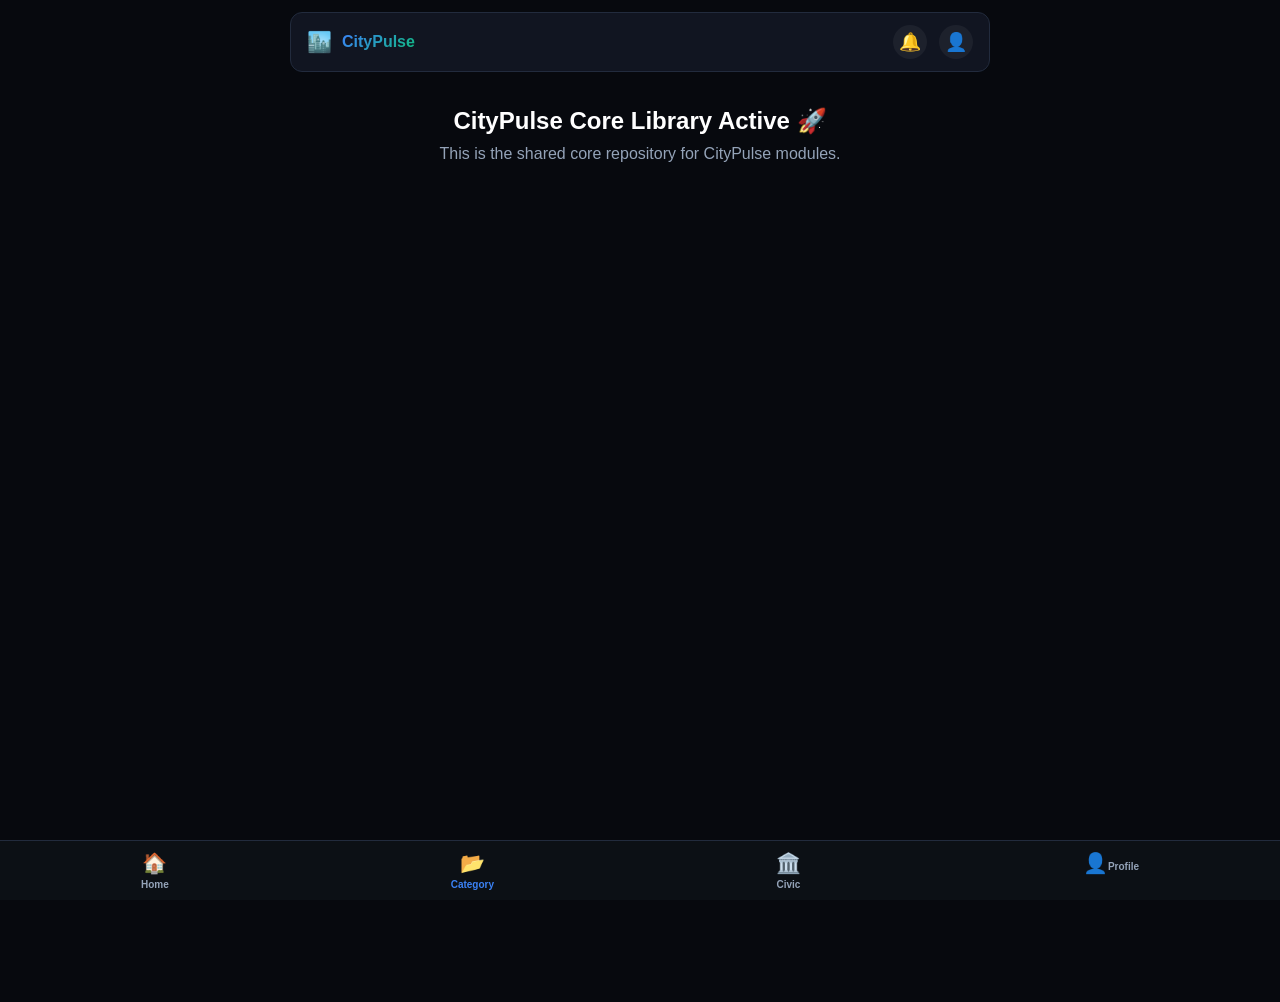
==== index.html @ e7295db7 "Create index.html" ====
<!DOCTYPE html>
<html lang="en">
<head>
    <meta charset="UTF-8">
    <meta name="viewport" content="width=device-width, initial-scale=1.0">
    <title>CityPulse Core</title>
    <link rel="stylesheet" href="style.css">
</head>
<body>
    <div class="max-width-container">
        <city-header></city-header>
        
        <main style="padding: 20px; text-align: center;">
            <h2>CityPulse Core Library Active 🚀</h2>
            <p style="color: var(--text-muted); margin-top: 10px;">This is the shared core repository for CityPulse modules.</p>
        </main>

        <bottom-nav></bottom-nav>
    </div>

    <script src="components.js"></script>
</body>
</html>
---- style.css ----
/* CityPulse Global Core Stylesheet */

:root {
    --bg-color: #07090e;
    --card-bg: #131824;
    --card-border: #222b3d;
    --text-main: #ffffff;
    --text-muted: #94a3b8;
    --accent: #3b82f6;
    --accent-success: #10b981;
    --accent-danger: #ef4444;
}

* {
    box-sizing: border-box;
    margin: 0;
    padding: 0;
}

body {
    font-family: 'Inter', sans-serif;
    background-color: var(--bg-color);
    color: var(--text-main);
    padding: 12px;
    padding-bottom: 90px;
    overflow-x: hidden;
}

.max-width-container {
    max-width: 700px;
    margin: 0 auto;
    min-height: 100vh;
    display: flex;
    flex-direction: column;
}

/* Global Scrollbar Hide for Clean Mobile UI */
::-webkit-scrollbar {
    display: none;
}
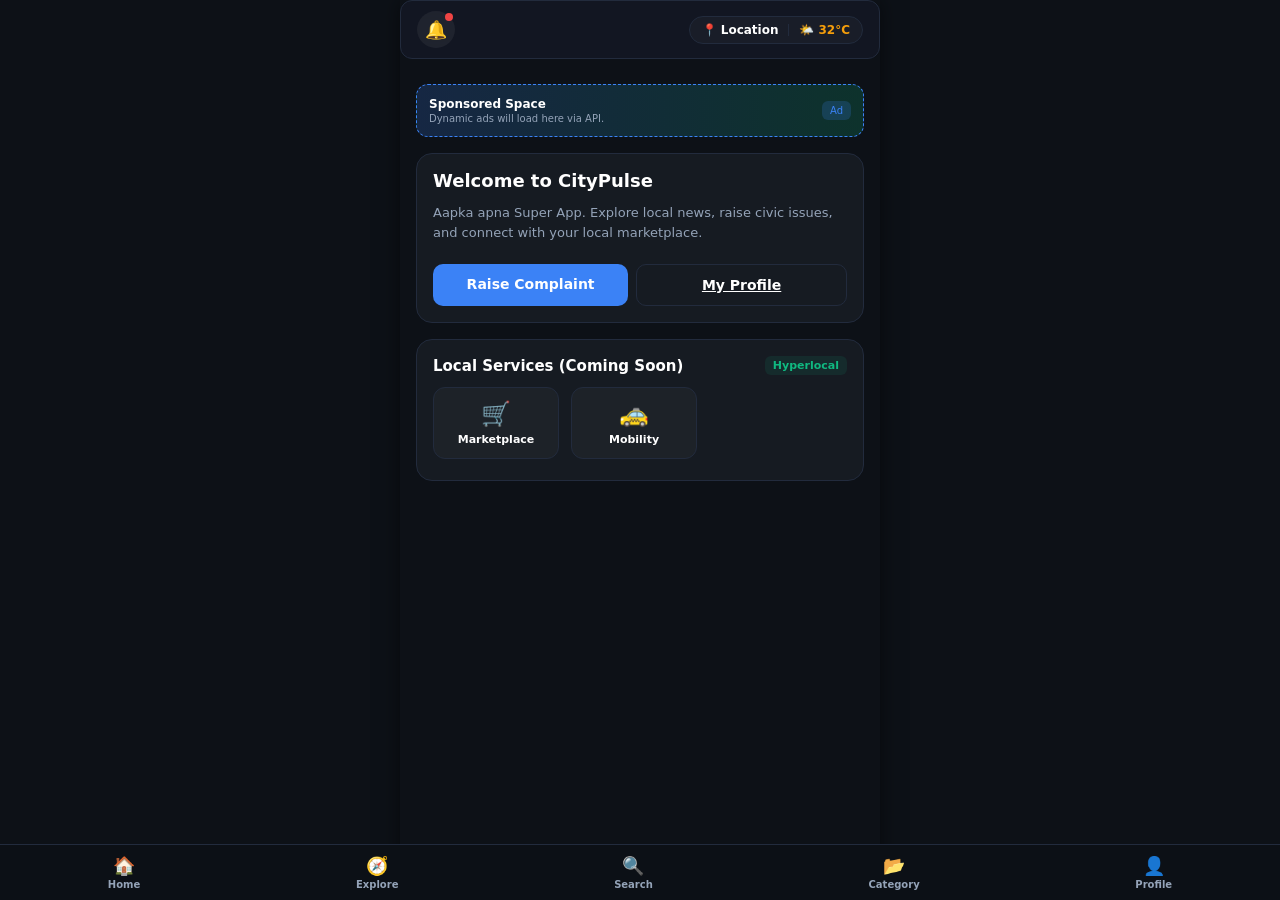
==== commit 6cb3d9ac: "Update index.html" ====
--- a/index.html
+++ b/index.html
@@ -3,22 +3,60 @@
 <head>
     <meta charset="UTF-8">
     <meta name="viewport" content="width=device-width, initial-scale=1.0">
-    <title>CityPulse Core</title>
-    <link rel="stylesheet" href="style.css">
+    <title>CityPulse - Home</title>
+    <!-- Master CSS -->
+    <link rel="stylesheet" href="https://anupsharmasharma012-debug.github.io/citypulse-core/style.css">
 </head>
 <body>
     <div class="max-width-container">
+        <!-- Smart Header -->
         <city-header></city-header>
-        
-        <main style="padding: 20px; text-align: center;">
-            <h2>CityPulse Core Library Active 🚀</h2>
-            <p style="color: var(--text-muted); margin-top: 10px;">This is the shared core repository for CityPulse modules.</p>
+
+        <main style="padding: 10px 16px; display: flex; flex-direction: column; margin-bottom: 80px;">
+            <!-- Dynamic Ad Space -->
+            <city-ad-space></city-ad-space>
+
+            <!-- Deep Content: Welcome & Quick Actions -->
+            <div class="cp-card flex-column gap-3">
+                <h2 style="margin: 0; font-size: 18px;">Welcome to CityPulse</h2>
+                <p style="margin: 0; font-size: 13px; color: var(--text-muted); line-height: 1.5;">
+                    Aapka apna Super App. Explore local news, raise civic issues, and connect with your local marketplace.
+                </p>
+                <div class="d-flex gap-2" style="margin-top: 10px;">
+                    <a href="https://anupsharmasharma012-debug.github.io/citypulse-media-civic/civic.html" class="cp-btn-primary">Raise Complaint</a>
+                    <a href="https://anupsharmasharma012-debug.github.io/citypulse-profile/profile.html" class="cp-btn-outline">My Profile</a>
+                </div>
+            </div>
+
+            <!-- Deep Content: Upcoming Features Section -->
+            <div class="cp-card">
+                <div class="flex-between" style="margin-bottom: 12px;">
+                    <h3 style="margin: 0; font-size: 15px;">Local Services (Coming Soon)</h3>
+                    <span class="cp-badge-success">Hyperlocal</span>
+                </div>
+                <div class="d-flex gap-3" style="overflow-x: auto; padding-bottom: 5px;">
+                    <div style="background: rgba(150,150,150,0.05); border: 1px solid var(--card-border); padding: 12px; border-radius: 12px; min-width: 100px; text-align: center;">
+                        <div style="font-size: 24px; margin-bottom: 5px;">🛒</div>
+                        <div style="font-size: 11px; font-weight: 600;">Marketplace</div>
+                    </div>
+                    <div style="background: rgba(150,150,150,0.05); border: 1px solid var(--card-border); padding: 12px; border-radius: 12px; min-width: 100px; text-align: center;">
+                        <div style="font-size: 24px; margin-bottom: 5px;">🚕</div>
+                        <div style="font-size: 11px; font-weight: 600;">Mobility</div>
+                    </div>
+                </div>
+            </div>
         </main>
 
+        <!-- Smart Bottom Nav -->
         <bottom-nav></bottom-nav>
     </div>
 
-    <script src="components.js"></script>
+    <!-- The Master Engine: Core Scripts -->
+    <script src="https://anupsharmasharma012-debug.github.io/citypulse-core/config.js"></script>
+    <script src="https://anupsharmasharma012-debug.github.io/citypulse-core/store.js"></script>
+    <script src="https://anupsharmasharma012-debug.github.io/citypulse-core/utils.js"></script>
+    <script src="https://anupsharmasharma012-debug.github.io/citypulse-core/auth-guard.js"></script>
+    <script src="https://anupsharmasharma012-debug.github.io/citypulse-core/api.js"></script>
+    <script src="https://anupsharmasharma012-debug.github.io/citypulse-core/components.js"></script>
 </body>
 </html>
-
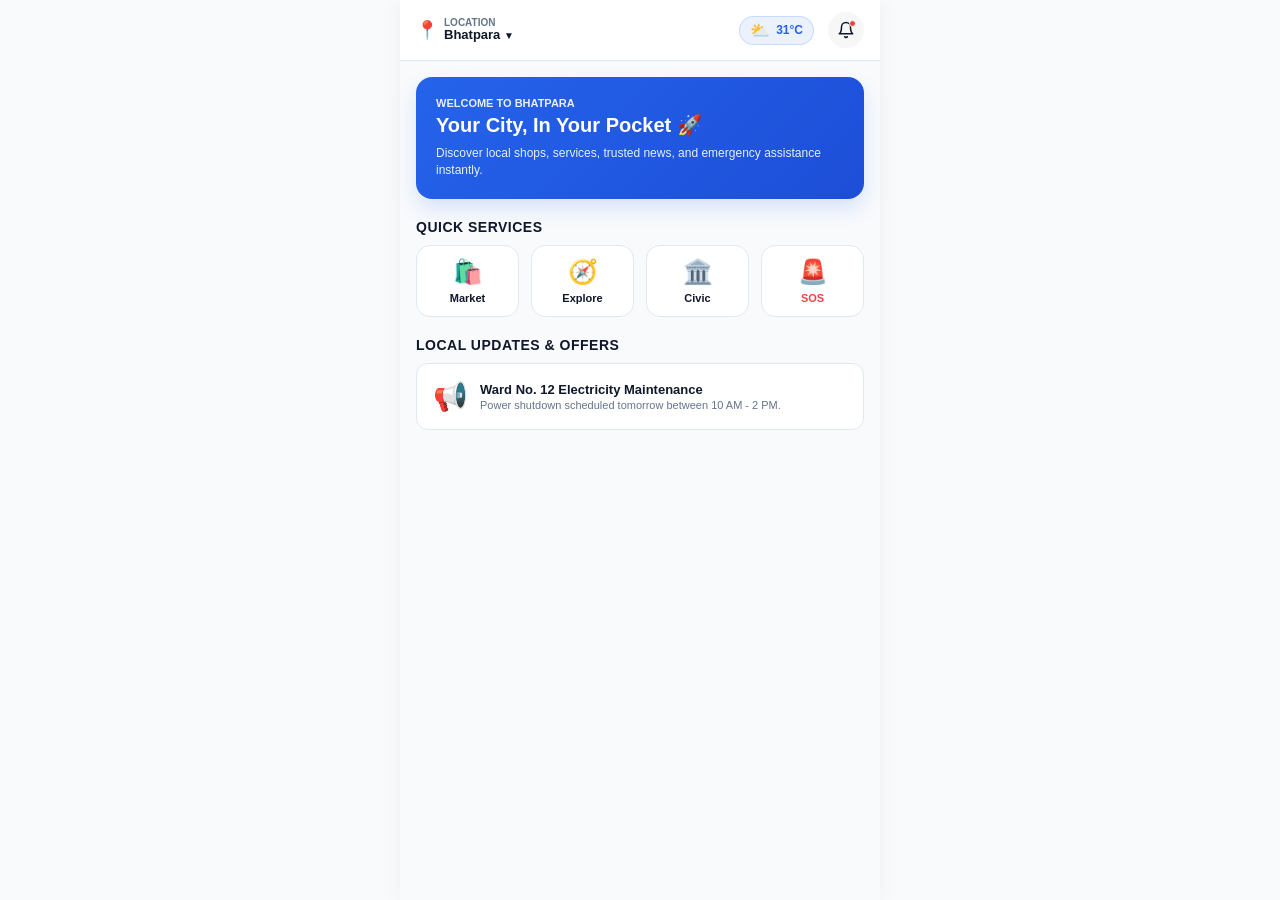
==== commit 1d0aa383: "Update index.html" ====
--- a/index.html
+++ b/index.html
@@ -4,59 +4,114 @@
     <meta charset="UTF-8">
     <meta name="viewport" content="width=device-width, initial-scale=1.0">
     <title>CityPulse - Home</title>
-    <!-- Master CSS -->
+    <!-- Core Global Design System -->
     <link rel="stylesheet" href="https://anupsharmasharma012-debug.github.io/citypulse-core/style.css">
+    <style>
+        /* Home Specific Styles */
+        .hero-banner {
+            background: linear-gradient(135deg, var(--accent-blue), #1d4ed8);
+            border-radius: 16px;
+            padding: 20px;
+            color: white;
+            margin: 16px;
+            box-shadow: 0 10px 20px rgba(37,99,235,0.15);
+        }
+        .quick-grid {
+            display: grid;
+            grid-template-columns: repeat(4, 1fr);
+            gap: 12px;
+            padding: 0 16px;
+            margin-bottom: 16px;
+        }
+        .quick-item {
+            background: var(--card-bg);
+            border: 1px solid var(--card-border);
+            border-radius: 14px;
+            padding: 12px 8px;
+            text-align: center;
+            cursor: pointer;
+            transition: transform 0.2s;
+        }
+        .quick-item:active { transform: scale(0.95); }
+        .section-title {
+            font-size: 14px;
+            font-weight: 800;
+            color: var(--text-main);
+            margin: 20px 16px 10px 16px;
+            text-transform: uppercase;
+            letter-spacing: 0.5px;
+        }
+    </style>
 </head>
 <body>
     <div class="max-width-container">
-        <!-- Smart Header -->
-        <city-header></city-header>
+        
+        <!-- SMART TOPBAR WITH LOCATION, WEATHER & NOTIFICATION BELL -->
+        <city-topbar home-header></city-topbar>
 
-        <main style="padding: 10px 16px; display: flex; flex-direction: column; margin-bottom: 80px;">
-            <!-- Dynamic Ad Space -->
-            <city-ad-space></city-ad-space>
+        <!-- MAIN CONTENT AREA -->
+        <main style="margin-bottom: 90px;">
+            
+            <!-- HERO PROMO BANNER -->
+            <div class="hero-banner">
+                <div style="font-size: 11px; font-weight: 700; text-transform: uppercase; opacity: 0.9; margin-bottom: 4px;">Welcome to Bhatpara</div>
+                <h2 style="font-size: 20px; font-weight: 800; margin-bottom: 8px;">Your City, In Your Pocket 🚀</h2>
+                <p style="font-size: 12px; opacity: 0.9; line-height: 1.4;">Discover local shops, services, trusted news, and emergency assistance instantly.</p>
+            </div>
 
-            <!-- Deep Content: Welcome & Quick Actions -->
-            <div class="cp-card flex-column gap-3">
-                <h2 style="margin: 0; font-size: 18px;">Welcome to CityPulse</h2>
-                <p style="margin: 0; font-size: 13px; color: var(--text-muted); line-height: 1.5;">
-                    Aapka apna Super App. Explore local news, raise civic issues, and connect with your local marketplace.
-                </p>
-                <div class="d-flex gap-2" style="margin-top: 10px;">
-                    <a href="https://anupsharmasharma012-debug.github.io/citypulse-media-civic/civic.html" class="cp-btn-primary">Raise Complaint</a>
-                    <a href="https://anupsharmasharma012-debug.github.io/citypulse-profile/profile.html" class="cp-btn-outline">My Profile</a>
+            <!-- QUICK SERVICE GRID -->
+            <div class="section-title">Quick Services</div>
+            <div class="quick-grid">
+                <div class="quick-item" onclick="window.location.href='category.html'">
+                    <div style="font-size: 24px; margin-bottom: 6px;">🛍️</div>
+                    <div style="font-size: 11px; font-weight: 700; color: var(--text-main);">Market</div>
+                </div>
+                <div class="quick-item" onclick="window.location.href='search.html'">
+                    <div style="font-size: 24px; margin-bottom: 6px;">🧭</div>
+                    <div style="font-size: 11px; font-weight: 700; color: var(--text-main);">Explore</div>
+                </div>
+                <div class="quick-item" onclick="showToast('Civic Services Module Coming Soon')">
+                    <div style="font-size: 24px; margin-bottom: 6px;">🏛️</div>
+                    <div style="font-size: 11px; font-weight: 700; color: var(--text-main);">Civic</div>
+                </div>
+                <div class="quick-item" onclick="window.location.href='emergency-sos.html'">
+                    <div style="font-size: 24px; margin-bottom: 6px;">🚨</div>
+                    <div style="font-size: 11px; font-weight: 700; color: var(--accent-red);">SOS</div>
                 </div>
             </div>
 
-            <!-- Deep Content: Upcoming Features Section -->
-            <div class="cp-card">
-                <div class="flex-between" style="margin-bottom: 12px;">
-                    <h3 style="margin: 0; font-size: 15px;">Local Services (Coming Soon)</h3>
-                    <span class="cp-badge-success">Hyperlocal</span>
-                </div>
-                <div class="d-flex gap-3" style="overflow-x: auto; padding-bottom: 5px;">
-                    <div style="background: rgba(150,150,150,0.05); border: 1px solid var(--card-border); padding: 12px; border-radius: 12px; min-width: 100px; text-align: center;">
-                        <div style="font-size: 24px; margin-bottom: 5px;">🛒</div>
-                        <div style="font-size: 11px; font-weight: 600;">Marketplace</div>
-                    </div>
-                    <div style="background: rgba(150,150,150,0.05); border: 1px solid var(--card-border); padding: 12px; border-radius: 12px; min-width: 100px; text-align: center;">
-                        <div style="font-size: 24px; margin-bottom: 5px;">🚕</div>
-                        <div style="font-size: 11px; font-weight: 600;">Mobility</div>
+            <!-- RECENT FEED / AD SPACE -->
+            <div class="section-title">Local Updates & Offers</div>
+            <city-ad-space></city-ad-space>
+
+            <div class="cp-card flex-column gap-2" style="margin: 0 16px;">
+                <div class="d-flex gap-3 align-items-center">
+                    <span style="font-size: 28px;">📢</span>
+                    <div>
+                        <div style="font-size: 13px; font-weight: 700;">Ward No. 12 Electricity Maintenance</div>
+                        <div style="font-size: 11px; color: var(--text-muted); margin-top: 2px;">Power shutdown scheduled tomorrow between 10 AM - 2 PM.</div>
                     </div>
                 </div>
             </div>
+
         </main>
 
-        <!-- Smart Bottom Nav -->
+        <!-- GLOBAL BOTTOM NAVIGATION -->
         <bottom-nav></bottom-nav>
     </div>
 
-    <!-- The Master Engine: Core Scripts -->
+    <!-- CORE SCRIPTS -->
     <script src="https://anupsharmasharma012-debug.github.io/citypulse-core/config.js"></script>
     <script src="https://anupsharmasharma012-debug.github.io/citypulse-core/store.js"></script>
-    <script src="https://anupsharmasharma012-debug.github.io/citypulse-core/utils.js"></script>
-    <script src="https://anupsharmasharma012-debug.github.io/citypulse-core/auth-guard.js"></script>
-    <script src="https://anupsharmasharma012-debug.github.io/citypulse-core/api.js"></script>
     <script src="https://anupsharmasharma012-debug.github.io/citypulse-core/components.js"></script>
+    <script>
+        // Global Theme Synchronization
+        window.addEventListener('DOMContentLoaded', () => {
+            const savedTheme = localStorage.getItem('cp_theme') || 'light';
+            if (savedTheme === 'dark') {
+                document.body.classList.add('dark-mode');
+            }
+        });
+    </script>
 </body>
 </html>
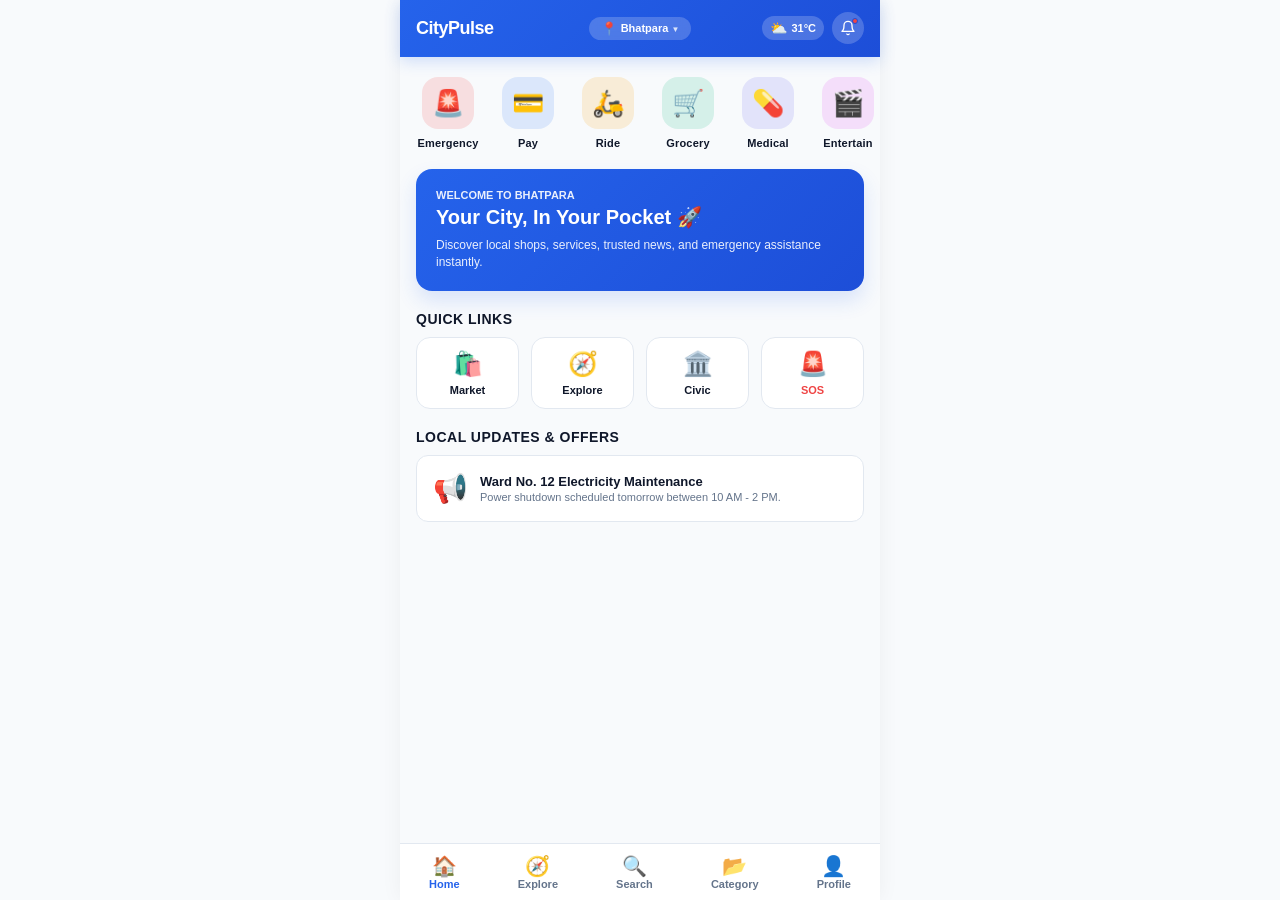
==== commit b113f9e3: "Update index.html" ====
--- a/index.html
+++ b/index.html
@@ -4,16 +4,55 @@
     <meta charset="UTF-8">
     <meta name="viewport" content="width=device-width, initial-scale=1.0">
     <title>CityPulse - Home</title>
-    <!-- Core Global Design System -->
     <link rel="stylesheet" href="https://anupsharmasharma012-debug.github.io/citypulse-core/style.css">
     <style>
-        /* Home Specific Styles */
+        /* Horizontal Scroll Menu Styles */
+        .horizontal-scroll {
+            display: flex;
+            overflow-x: auto;
+            gap: 16px;
+            padding: 20px 16px;
+            scrollbar-width: none; /* Firefox */
+            -ms-overflow-style: none; /* IE and Edge */
+            background: var(--bg-color);
+        }
+        .horizontal-scroll::-webkit-scrollbar {
+            display: none; /* Chrome, Safari, Opera */
+        }
+        .scroll-item {
+            display: flex;
+            flex-direction: column;
+            align-items: center;
+            min-width: 64px;
+            cursor: pointer;
+            gap: 8px;
+            transition: transform 0.2s;
+        }
+        .scroll-item:active { transform: scale(0.92); }
+        .icon-box {
+            width: 52px;
+            height: 52px;
+            border-radius: 16px;
+            display: flex;
+            justify-content: center;
+            align-items: center;
+            font-size: 26px;
+        }
+        .icon-label {
+            font-size: 11px;
+            font-weight: 700;
+            color: var(--text-main);
+            text-align: center;
+            letter-spacing: 0.2px;
+        }
+
+        /* Home Specific Styles (Purana code safe hai) */
         .hero-banner {
             background: linear-gradient(135deg, var(--accent-blue), #1d4ed8);
             border-radius: 16px;
             padding: 20px;
             color: white;
-            margin: 16px;
+            margin: 0 16px 16px 16px; /* Adjusted margin */
             box-shadow: 0 10px 20px rgba(37,99,235,0.15);
         }
         .quick-grid {
@@ -52,15 +91,59 @@
         <!-- MAIN CONTENT AREA -->
         <main style="margin-bottom: 90px;">
             
-            <!-- HERO PROMO BANNER -->
+            <!-- NEW: AMAZON STYLE HORIZONTAL SCROLLING MENU -->
+            <div class="horizontal-scroll">
+                <!-- 1. Emergency (Light Red) -->
+                <div class="scroll-item" onclick="window.location.href='https://anupsharmasharma012-debug.github.io/citypulse-profile/emergency-sos.html'">
+                    <div class="icon-box" style="background-color: rgba(239, 68, 68, 0.15);">🚨</div>
+                    <span class="icon-label">Emergency</span>
+                </div>
+                <!-- 2. Pay (Light Blue) -->
+                <div class="scroll-item" onclick="window.location.href='https://anupsharmasharma012-debug.github.io/citypulse-profile/wallet.html'">
+                    <div class="icon-box" style="background-color: rgba(59, 130, 246, 0.15);">💳</div>
+                    <span class="icon-label">Pay</span>
+                </div>
+                <!-- 3. Ride (Light Yellow/Amber) -->
+                <div class="scroll-item" onclick="showToast('Ride module coming soon')">
+                    <div class="icon-box" style="background-color: rgba(245, 158, 11, 0.15);">🛵</div>
+                    <span class="icon-label">Ride</span>
+                </div>
+                <!-- 4. Grocery (Light Green) -->
+                <div class="scroll-item" onclick="window.location.href='category.html'">
+                    <div class="icon-box" style="background-color: rgba(16, 185, 129, 0.15);">🛒</div>
+                    <span class="icon-label">Grocery</span>
+                </div>
+                <!-- 5. Medical (Light Indigo) -->
+                <div class="scroll-item" onclick="showToast('Medical module coming soon')">
+                    <div class="icon-box" style="background-color: rgba(99, 102, 241, 0.15);">💊</div>
+                    <span class="icon-label">Medical</span>
+                </div>
+                <!-- 6. Entertainment (Light Pink/Fuchsia) -->
+                <div class="scroll-item" onclick="showToast('Entertainment coming soon')">
+                    <div class="icon-box" style="background-color: rgba(217, 70, 239, 0.15);">🎬</div>
+                    <span class="icon-label">Entertain</span>
+                </div>
+                <!-- 7. Services (Light Orange) -->
+                <div class="scroll-item" onclick="window.location.href='category.html'">
+                    <div class="icon-box" style="background-color: rgba(249, 115, 22, 0.15);">🛠️</div>
+                    <span class="icon-label">Services</span>
+                </div>
+                <!-- 8. Education (Light Purple) -->
+                <div class="scroll-item" onclick="showToast('Education module coming soon')">
+                    <div class="icon-box" style="background-color: rgba(168, 85, 247, 0.15);">📚</div>
+                    <span class="icon-label">Education</span>
+                </div>
+            </div>
+
+            <!-- HERO PROMO BANNER (Purana wala, intact hai) -->
             <div class="hero-banner">
                 <div style="font-size: 11px; font-weight: 700; text-transform: uppercase; opacity: 0.9; margin-bottom: 4px;">Welcome to Bhatpara</div>
                 <h2 style="font-size: 20px; font-weight: 800; margin-bottom: 8px;">Your City, In Your Pocket 🚀</h2>
                 <p style="font-size: 12px; opacity: 0.9; line-height: 1.4;">Discover local shops, services, trusted news, and emergency assistance instantly.</p>
             </div>
 
-            <!-- QUICK SERVICE GRID -->
-            <div class="section-title">Quick Services</div>
+            <!-- QUICK SERVICE GRID (Purana wala, intact hai) -->
+            <div class="section-title">Quick Links</div>
             <div class="quick-grid">
                 <div class="quick-item" onclick="window.location.href='category.html'">
                     <div style="font-size: 24px; margin-bottom: 6px;">🛍️</div>
@@ -74,7 +157,7 @@
                     <div style="font-size: 24px; margin-bottom: 6px;">🏛️</div>
                     <div style="font-size: 11px; font-weight: 700; color: var(--text-main);">Civic</div>
                 </div>
-                <div class="quick-item" onclick="window.location.href='emergency-sos.html'">
+                <div class="quick-item" onclick="window.location.href='https://anupsharmasharma012-debug.github.io/citypulse-profile/emergency-sos.html'">
                     <div style="font-size: 24px; margin-bottom: 6px;">🚨</div>
                     <div style="font-size: 11px; font-weight: 700; color: var(--accent-red);">SOS</div>
                 </div>
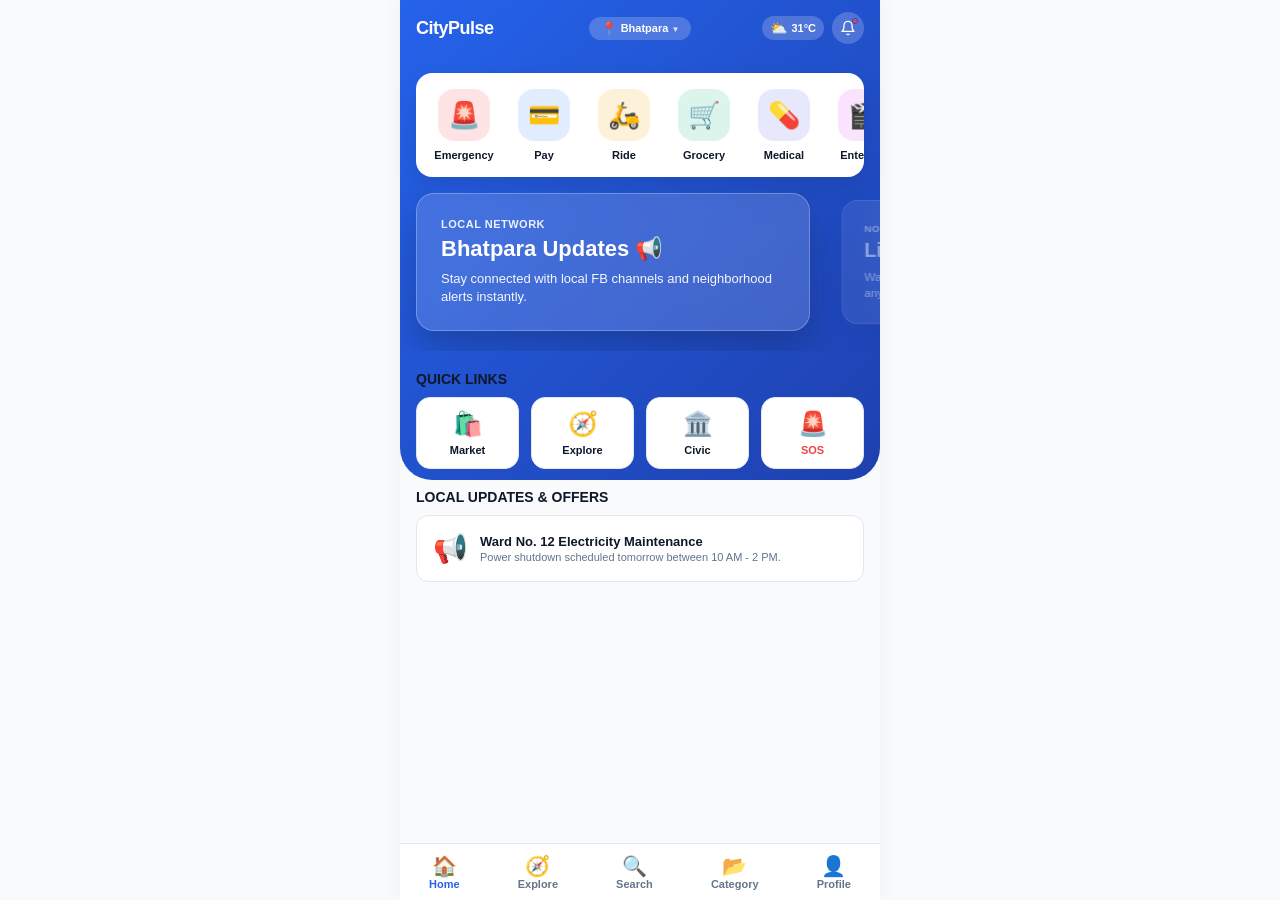
==== commit e7bb1cc6: "Update index.html" ====
--- a/index.html
+++ b/index.html
@@ -6,19 +6,37 @@
     <title>CityPulse - Home</title>
     <link rel="stylesheet" href="https://anupsharmasharma012-debug.github.io/citypulse-core/style.css">
     <style>
-        /* Horizontal Scroll Menu Styles */
+        /* DYNAMIC BACKGROUND (Covers Topbar to Banner) */
+        #dynamic-header-bg {
+            position: absolute;
+            top: 0;
+            left: 0;
+            width: 100%;
+            height: 480px;
+            z-index: 0;
+            background: linear-gradient(135deg, #2563eb 0%, #1d4ed8 100%);
+            border-bottom-left-radius: 32px;
+            border-bottom-right-radius: 32px;
+            transition: background 0.6s ease-in-out;
+        }
+
+        /* AMAZON STYLE HORIZONTAL MENU (Floating Glass Card) */
+        .horizontal-scroll-container {
+            background: var(--card-bg);
+            border-radius: 16px;
+            margin: 16px;
+            box-shadow: 0 10px 25px rgba(0,0,0,0.1);
+            position: relative;
+            z-index: 2;
+        }
         .horizontal-scroll {
             display: flex;
             overflow-x: auto;
             gap: 16px;
-            padding: 20px 16px;
-            scrollbar-width: none; /* Firefox */
-            -ms-overflow-style: none; /* IE and Edge */
-            background: var(--bg-color);
-        }
-        .horizontal-scroll::-webkit-scrollbar {
-            display: none; /* Chrome, Safari, Opera */
-        }
+            padding: 16px;
+            scrollbar-width: none;
+        }
+        .horizontal-scroll::-webkit-scrollbar { display: none; }
         .scroll-item {
             display: flex;
             flex-direction: column;
@@ -38,111 +56,133 @@
             align-items: center;
             font-size: 26px;
         }
-        .icon-label {
-            font-size: 11px;
-            font-weight: 700;
-            color: var(--text-main);
-            text-align: center;
-            letter-spacing: 0.2px;
-        }
-
-        /* Home Specific Styles (Purana code safe hai) */
-        .hero-banner {
-            background: linear-gradient(135deg, var(--accent-blue), #1d4ed8);
-            border-radius: 16px;
-            padding: 20px;
+        .icon-label { font-size: 11px; font-weight: 700; color: var(--text-main); text-align: center; }
+
+        /* 3D HERO BANNER CAROUSEL */
+        .banner-carousel {
+            display: flex;
+            overflow-x: auto;
+            scroll-snap-type: x mandatory;
+            padding: 0 16px 20px 16px;
+            gap: 12px;
+            position: relative;
+            z-index: 2;
+            scrollbar-width: none;
+            scroll-behavior: smooth;
+        }
+        .banner-carousel::-webkit-scrollbar { display: none; }
+        .banner-card {
+            min-width: 88%;
+            scroll-snap-align: center;
+            border-radius: 18px;
+            padding: 24px;
             color: white;
-            margin: 0 16px 16px 16px; /* Adjusted margin */
-            box-shadow: 0 10px 20px rgba(37,99,235,0.15);
-        }
-        .quick-grid {
-            display: grid;
-            grid-template-columns: repeat(4, 1fr);
-            gap: 12px;
-            padding: 0 16px;
-            margin-bottom: 16px;
-        }
-        .quick-item {
-            background: var(--card-bg);
-            border: 1px solid var(--card-border);
-            border-radius: 14px;
-            padding: 12px 8px;
-            text-align: center;
-            cursor: pointer;
-            transition: transform 0.2s;
-        }
+            transition: transform 0.4s cubic-bezier(0.4, 0, 0.2, 1), opacity 0.4s ease;
+            transform: scale(0.9);
+            opacity: 0.5;
+            /* Premium Glassmorphism Look for Banners */
+            background: rgba(255, 255, 255, 0.15);
+            backdrop-filter: blur(12px);
+            -webkit-backdrop-filter: blur(12px);
+            border: 1px solid rgba(255, 255, 255, 0.25);
+            box-shadow: 0 8px 32px rgba(0,0,0,0.1);
+        }
+        .banner-card.active-3d {
+            transform: scale(1);
+            opacity: 1;
+            box-shadow: 0 15px 35px rgba(0,0,0,0.2);
+        }
+
+        /* Purana Quick Grid & Sections */
+        .quick-grid { display: grid; grid-template-columns: repeat(4, 1fr); gap: 12px; padding: 0 16px; margin-bottom: 16px; position: relative; z-index: 2; }
+        .quick-item { background: var(--card-bg); border: 1px solid var(--card-border); border-radius: 14px; padding: 12px 8px; text-align: center; cursor: pointer; transition: transform 0.2s; }
         .quick-item:active { transform: scale(0.95); }
-        .section-title {
-            font-size: 14px;
-            font-weight: 800;
-            color: var(--text-main);
-            margin: 20px 16px 10px 16px;
-            text-transform: uppercase;
-            letter-spacing: 0.5px;
-        }
+        .section-title { font-size: 14px; font-weight: 800; color: var(--text-main); margin: 20px 16px 10px 16px; text-transform: uppercase; position: relative; z-index: 2; }
     </style>
 </head>
 <body>
     <div class="max-width-container">
         
-        <!-- SMART TOPBAR WITH LOCATION, WEATHER & NOTIFICATION BELL -->
+        <!-- DYNAMIC BACKGROUND LAYER -->
+        <div id="dynamic-header-bg"></div>
+
+        <!-- TOPBAR -->
         <city-topbar home-header></city-topbar>
 
-        <!-- MAIN CONTENT AREA -->
         <main style="margin-bottom: 90px;">
             
-            <!-- NEW: AMAZON STYLE HORIZONTAL SCROLLING MENU -->
-            <div class="horizontal-scroll">
-                <!-- 1. Emergency (Light Red) -->
-                <div class="scroll-item" onclick="window.location.href='https://anupsharmasharma012-debug.github.io/citypulse-profile/emergency-sos.html'">
-                    <div class="icon-box" style="background-color: rgba(239, 68, 68, 0.15);">🚨</div>
-                    <span class="icon-label">Emergency</span>
-                </div>
-                <!-- 2. Pay (Light Blue) -->
-                <div class="scroll-item" onclick="window.location.href='https://anupsharmasharma012-debug.github.io/citypulse-profile/wallet.html'">
-                    <div class="icon-box" style="background-color: rgba(59, 130, 246, 0.15);">💳</div>
-                    <span class="icon-label">Pay</span>
-                </div>
-                <!-- 3. Ride (Light Yellow/Amber) -->
-                <div class="scroll-item" onclick="showToast('Ride module coming soon')">
-                    <div class="icon-box" style="background-color: rgba(245, 158, 11, 0.15);">🛵</div>
-                    <span class="icon-label">Ride</span>
-                </div>
-                <!-- 4. Grocery (Light Green) -->
-                <div class="scroll-item" onclick="window.location.href='category.html'">
-                    <div class="icon-box" style="background-color: rgba(16, 185, 129, 0.15);">🛒</div>
-                    <span class="icon-label">Grocery</span>
-                </div>
-                <!-- 5. Medical (Light Indigo) -->
-                <div class="scroll-item" onclick="showToast('Medical module coming soon')">
-                    <div class="icon-box" style="background-color: rgba(99, 102, 241, 0.15);">💊</div>
-                    <span class="icon-label">Medical</span>
-                </div>
-                <!-- 6. Entertainment (Light Pink/Fuchsia) -->
-                <div class="scroll-item" onclick="showToast('Entertainment coming soon')">
-                    <div class="icon-box" style="background-color: rgba(217, 70, 239, 0.15);">🎬</div>
-                    <span class="icon-label">Entertain</span>
-                </div>
-                <!-- 7. Services (Light Orange) -->
-                <div class="scroll-item" onclick="window.location.href='category.html'">
-                    <div class="icon-box" style="background-color: rgba(249, 115, 22, 0.15);">🛠️</div>
-                    <span class="icon-label">Services</span>
-                </div>
-                <!-- 8. Education (Light Purple) -->
-                <div class="scroll-item" onclick="showToast('Education module coming soon')">
-                    <div class="icon-box" style="background-color: rgba(168, 85, 247, 0.15);">📚</div>
-                    <span class="icon-label">Education</span>
-                </div>
-            </div>
-
-            <!-- HERO PROMO BANNER (Purana wala, intact hai) -->
-            <div class="hero-banner">
-                <div style="font-size: 11px; font-weight: 700; text-transform: uppercase; opacity: 0.9; margin-bottom: 4px;">Welcome to Bhatpara</div>
-                <h2 style="font-size: 20px; font-weight: 800; margin-bottom: 8px;">Your City, In Your Pocket 🚀</h2>
-                <p style="font-size: 12px; opacity: 0.9; line-height: 1.4;">Discover local shops, services, trusted news, and emergency assistance instantly.</p>
-            </div>
-
-            <!-- QUICK SERVICE GRID (Purana wala, intact hai) -->
+            <!-- AMAZON STYLE HORIZONTAL MENU -->
+            <div class="horizontal-scroll-container">
+                <div class="horizontal-scroll">
+                    <div class="scroll-item" onclick="window.location.href='https://anupsharmasharma012-debug.github.io/citypulse-profile/emergency-sos.html'">
+                        <div class="icon-box" style="background-color: rgba(239, 68, 68, 0.15);">🚨</div>
+                        <span class="icon-label">Emergency</span>
+                    </div>
+                    <div class="scroll-item" onclick="window.location.href='https://anupsharmasharma012-debug.github.io/citypulse-profile/wallet.html'">
+                        <div class="icon-box" style="background-color: rgba(59, 130, 246, 0.15);">💳</div>
+                        <span class="icon-label">Pay</span>
+                    </div>
+                    <div class="scroll-item" onclick="showToast('Ride module coming soon')">
+                        <div class="icon-box" style="background-color: rgba(245, 158, 11, 0.15);">🛵</div>
+                        <span class="icon-label">Ride</span>
+                    </div>
+                    <div class="scroll-item" onclick="window.location.href='category.html'">
+                        <div class="icon-box" style="background-color: rgba(16, 185, 129, 0.15);">🛒</div>
+                        <span class="icon-label">Grocery</span>
+                    </div>
+                    <div class="scroll-item" onclick="showToast('Medical module coming soon')">
+                        <div class="icon-box" style="background-color: rgba(99, 102, 241, 0.15);">💊</div>
+                        <span class="icon-label">Medical</span>
+                    </div>
+                    <div class="scroll-item" onclick="showToast('Entertainment coming soon')">
+                        <div class="icon-box" style="background-color: rgba(217, 70, 239, 0.15);">🎬</div>
+                        <span class="icon-label">Entertain</span>
+                    </div>
+                    <div class="scroll-item" onclick="window.location.href='category.html'">
+                        <div class="icon-box" style="background-color: rgba(249, 115, 22, 0.15);">🛠️</div>
+                        <span class="icon-label">Services</span>
+                    </div>
+                    <div class="scroll-item" onclick="showToast('Education module coming soon')">
+                        <div class="icon-box" style="background-color: rgba(168, 85, 247, 0.15);">📚</div>
+                        <span class="icon-label">Education</span>
+                    </div>
+                </div>
+            </div>
+
+            <!-- NEW: 3D DYNAMIC BANNER CAROUSEL -->
+            <div class="banner-carousel" id="3d-carousel">
+                
+                <!-- 1. Local Network (Blue Theme) -->
+                <div class="banner-card active-3d" data-theme="linear-gradient(135deg, #2563eb 0%, #1e40af 100%)">
+                    <div style="font-size: 11px; font-weight: 800; text-transform: uppercase; opacity: 0.9; margin-bottom: 6px; letter-spacing: 0.5px;">Local Network</div>
+                    <h2 style="font-size: 22px; font-weight: 800; margin-bottom: 8px;">Bhatpara Updates 📢</h2>
+                    <p style="font-size: 13px; opacity: 0.95; line-height: 1.4;">Stay connected with local FB channels and neighborhood alerts instantly.</p>
+                </div>
+                
+                <!-- 2. Live Channel (Red Theme) -->
+                <div class="banner-card" data-theme="linear-gradient(135deg, #e11d48 0%, #9f1239 100%)">
+                    <div style="font-size: 11px; font-weight: 800; text-transform: uppercase; opacity: 0.9; margin-bottom: 6px; letter-spacing: 0.5px;">Now Streaming</div>
+                    <h2 style="font-size: 22px; font-weight: 800; margin-bottom: 8px;">Live Channels 🔴</h2>
+                    <p style="font-size: 13px; opacity: 0.95; line-height: 1.4;">Watch your favorite live broadcasts and breaking news anytime.</p>
+                </div>
+
+                <!-- 3. Top Headlines (Teal/Green Theme) -->
+                <div class="banner-card" data-theme="linear-gradient(135deg, #0d9488 0%, #115e59 100%)">
+                    <div style="font-size: 11px; font-weight: 800; text-transform: uppercase; opacity: 0.9; margin-bottom: 6px; letter-spacing: 0.5px;">Trending Now</div>
+                    <h2 style="font-size: 22px; font-weight: 800; margin-bottom: 8px;">Top Headlines 📰</h2>
+                    <p style="font-size: 13px; opacity: 0.95; line-height: 1.4;">Daily catch-up on national and global top stories curated for you.</p>
+                </div>
+
+                <!-- 4. Entertainment (Purple Theme) -->
+                <div class="banner-card" data-theme="linear-gradient(135deg, #9333ea 0%, #6b21a8 100%)">
+                    <div style="font-size: 11px; font-weight: 800; text-transform: uppercase; opacity: 0.9; margin-bottom: 6px; letter-spacing: 0.5px;">Chill & Relax</div>
+                    <h2 style="font-size: 22px; font-weight: 800; margin-bottom: 8px;">Entertainment 🍿</h2>
+                    <p style="font-size: 13px; opacity: 0.95; line-height: 1.4;">Movies, shows, and viral content to make your day better.</p>
+                </div>
+
+            </div>
+
+            <!-- QUICK SERVICE GRID -->
             <div class="section-title">Quick Links</div>
             <div class="quick-grid">
                 <div class="quick-item" onclick="window.location.href='category.html'">
@@ -167,7 +207,7 @@
             <div class="section-title">Local Updates & Offers</div>
             <city-ad-space></city-ad-space>
 
-            <div class="cp-card flex-column gap-2" style="margin: 0 16px;">
+            <div class="cp-card flex-column gap-2" style="margin: 0 16px; position: relative; z-index: 2;">
                 <div class="d-flex gap-3 align-items-center">
                     <span style="font-size: 28px;">📢</span>
                     <div>
@@ -179,7 +219,6 @@
 
         </main>
 
-        <!-- GLOBAL BOTTOM NAVIGATION -->
         <bottom-nav></bottom-nav>
     </div>
 
@@ -187,13 +226,50 @@
     <script src="https://anupsharmasharma012-debug.github.io/citypulse-core/config.js"></script>
     <script src="https://anupsharmasharma012-debug.github.io/citypulse-core/store.js"></script>
     <script src="https://anupsharmasharma012-debug.github.io/citypulse-core/components.js"></script>
+    
     <script>
-        // Global Theme Synchronization
+        // Global Theme Check
         window.addEventListener('DOMContentLoaded', () => {
-            const savedTheme = localStorage.getItem('cp_theme') || 'light';
-            if (savedTheme === 'dark') {
+            if (localStorage.getItem('cp_theme') === 'dark') {
                 document.body.classList.add('dark-mode');
             }
+
+            // Make Topbar completely transparent so dynamic bg shows through
+            setTimeout(() => {
+                const topbar = document.querySelector('city-topbar');
+                if (topbar && topbar.firstElementChild) {
+                    topbar.firstElementChild.style.setProperty('background', 'transparent', 'important');
+                    topbar.firstElementChild.style.setProperty('box-shadow', 'none', 'important');
+                }
+            }, 100);
+
+            // 3D Carousel & Dynamic Color Sync Logic
+            const carousel = document.getElementById('3d-carousel');
+            const cards = carousel.querySelectorAll('.banner-card');
+            const dynamicBg = document.getElementById('dynamic-header-bg');
+
+            function syncColors() {
+                // Find center point of the carousel
+                let centerPoint = carousel.scrollLeft + (carousel.clientWidth / 2);
+                
+                cards.forEach(card => {
+                    // Find center point of each card
+                    let cardCenter = card.offsetLeft + (card.clientWidth / 2) - carousel.offsetLeft;
+                    
+                    // If card is in the center
+                    if (Math.abs(centerPoint - cardCenter) < (card.clientWidth / 2)) {
+                        cards.forEach(c => c.classList.remove('active-3d')); // Reset all
+                        card.classList.add('active-3d'); // Make current card 3D
+                        
+                        // Change Global Background Theme
+                        let themeColor = card.getAttribute('data-theme');
+                        dynamicBg.style.background = themeColor;
+                    }
+                });
+            }
+
+            carousel.addEventListener('scroll', syncColors);
+            syncColors(); // Initial call
         });
     </script>
 </body>
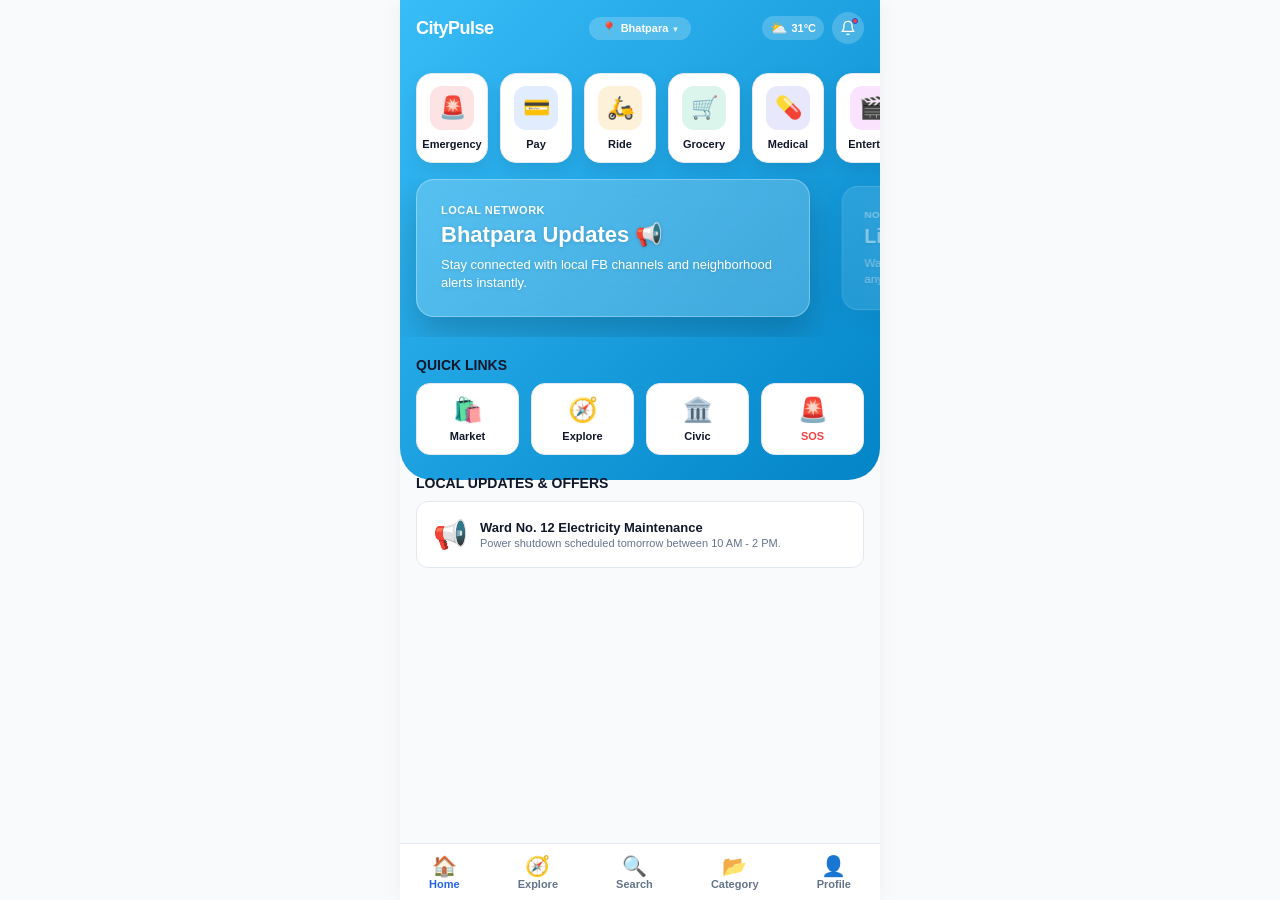
==== commit a7a52e30: "Update index.html" ====
--- a/index.html
+++ b/index.html
@@ -14,47 +14,48 @@
             width: 100%;
             height: 480px;
             z-index: 0;
-            background: linear-gradient(135deg, #2563eb 0%, #1d4ed8 100%);
+            /* Default Starting Color */
+            background: linear-gradient(135deg, #38bdf8 0%, #0284c7 100%);
             border-bottom-left-radius: 32px;
             border-bottom-right-radius: 32px;
             transition: background 0.6s ease-in-out;
         }
 
-        /* AMAZON STYLE HORIZONTAL MENU (Floating Glass Card) */
-        .horizontal-scroll-container {
-            background: var(--card-bg);
-            border-radius: 16px;
-            margin: 16px;
-            box-shadow: 0 10px 25px rgba(0,0,0,0.1);
-            position: relative;
-            z-index: 2;
-        }
+        /* AMAZON STYLE - SEPARATE FLOATING CARDS */
         .horizontal-scroll {
             display: flex;
             overflow-x: auto;
-            gap: 16px;
+            gap: 12px;
             padding: 16px;
             scrollbar-width: none;
+            position: relative;
+            z-index: 2; /* Keeps it above dynamic background */
         }
         .horizontal-scroll::-webkit-scrollbar { display: none; }
+        
         .scroll-item {
             display: flex;
             flex-direction: column;
             align-items: center;
-            min-width: 64px;
+            min-width: 72px;
+            background: var(--card-bg);
+            border: 1px solid var(--card-border);
+            border-radius: 16px;
+            padding: 12px 6px;
+            box-shadow: 0 6px 16px rgba(0,0,0,0.08); /* Gives the floating card look */
             cursor: pointer;
             gap: 8px;
             transition: transform 0.2s;
         }
         .scroll-item:active { transform: scale(0.92); }
         .icon-box {
-            width: 52px;
-            height: 52px;
-            border-radius: 16px;
+            width: 44px;
+            height: 44px;
+            border-radius: 12px;
             display: flex;
             justify-content: center;
             align-items: center;
-            font-size: 26px;
+            font-size: 22px;
         }
         .icon-label { font-size: 11px; font-weight: 700; color: var(--text-main); text-align: center; }
 
@@ -80,12 +81,13 @@
             transition: transform 0.4s cubic-bezier(0.4, 0, 0.2, 1), opacity 0.4s ease;
             transform: scale(0.9);
             opacity: 0.5;
-            /* Premium Glassmorphism Look for Banners */
-            background: rgba(255, 255, 255, 0.15);
+            /* Premium Glassmorphism Look */
+            background: rgba(255, 255, 255, 0.2);
             backdrop-filter: blur(12px);
             -webkit-backdrop-filter: blur(12px);
-            border: 1px solid rgba(255, 255, 255, 0.25);
+            border: 1px solid rgba(255, 255, 255, 0.3);
             box-shadow: 0 8px 32px rgba(0,0,0,0.1);
+            text-shadow: 0 1px 4px rgba(0,0,0,0.15); /* Ensures text is readable on light backgrounds */
         }
         .banner-card.active-3d {
             transform: scale(1);
@@ -93,7 +95,7 @@
             box-shadow: 0 15px 35px rgba(0,0,0,0.2);
         }
 
-        /* Purana Quick Grid & Sections */
+        /* Purana Quick Grid & Sections (Safe and Untouched) */
         .quick-grid { display: grid; grid-template-columns: repeat(4, 1fr); gap: 12px; padding: 0 16px; margin-bottom: 16px; position: relative; z-index: 2; }
         .quick-item { background: var(--card-bg); border: 1px solid var(--card-border); border-radius: 14px; padding: 12px 8px; text-align: center; cursor: pointer; transition: transform 0.2s; }
         .quick-item:active { transform: scale(0.95); }
@@ -111,73 +113,71 @@
 
         <main style="margin-bottom: 90px;">
             
-            <!-- AMAZON STYLE HORIZONTAL MENU -->
-            <div class="horizontal-scroll-container">
-                <div class="horizontal-scroll">
-                    <div class="scroll-item" onclick="window.location.href='https://anupsharmasharma012-debug.github.io/citypulse-profile/emergency-sos.html'">
-                        <div class="icon-box" style="background-color: rgba(239, 68, 68, 0.15);">🚨</div>
-                        <span class="icon-label">Emergency</span>
-                    </div>
-                    <div class="scroll-item" onclick="window.location.href='https://anupsharmasharma012-debug.github.io/citypulse-profile/wallet.html'">
-                        <div class="icon-box" style="background-color: rgba(59, 130, 246, 0.15);">💳</div>
-                        <span class="icon-label">Pay</span>
-                    </div>
-                    <div class="scroll-item" onclick="showToast('Ride module coming soon')">
-                        <div class="icon-box" style="background-color: rgba(245, 158, 11, 0.15);">🛵</div>
-                        <span class="icon-label">Ride</span>
-                    </div>
-                    <div class="scroll-item" onclick="window.location.href='category.html'">
-                        <div class="icon-box" style="background-color: rgba(16, 185, 129, 0.15);">🛒</div>
-                        <span class="icon-label">Grocery</span>
-                    </div>
-                    <div class="scroll-item" onclick="showToast('Medical module coming soon')">
-                        <div class="icon-box" style="background-color: rgba(99, 102, 241, 0.15);">💊</div>
-                        <span class="icon-label">Medical</span>
-                    </div>
-                    <div class="scroll-item" onclick="showToast('Entertainment coming soon')">
-                        <div class="icon-box" style="background-color: rgba(217, 70, 239, 0.15);">🎬</div>
-                        <span class="icon-label">Entertain</span>
-                    </div>
-                    <div class="scroll-item" onclick="window.location.href='category.html'">
-                        <div class="icon-box" style="background-color: rgba(249, 115, 22, 0.15);">🛠️</div>
-                        <span class="icon-label">Services</span>
-                    </div>
-                    <div class="scroll-item" onclick="showToast('Education module coming soon')">
-                        <div class="icon-box" style="background-color: rgba(168, 85, 247, 0.15);">📚</div>
-                        <span class="icon-label">Education</span>
-                    </div>
-                </div>
-            </div>
-
-            <!-- NEW: 3D DYNAMIC BANNER CAROUSEL -->
+            <!-- HORIZONTAL MENU (Now in Separate Floating Cards!) -->
+            <div class="horizontal-scroll">
+                <div class="scroll-item" onclick="window.location.href='https://anupsharmasharma012-debug.github.io/citypulse-profile/emergency-sos.html'">
+                    <div class="icon-box" style="background-color: rgba(239, 68, 68, 0.15);">🚨</div>
+                    <span class="icon-label">Emergency</span>
+                </div>
+                <div class="scroll-item" onclick="window.location.href='https://anupsharmasharma012-debug.github.io/citypulse-profile/wallet.html'">
+                    <div class="icon-box" style="background-color: rgba(59, 130, 246, 0.15);">💳</div>
+                    <span class="icon-label">Pay</span>
+                </div>
+                <div class="scroll-item" onclick="showToast('Ride module coming soon')">
+                    <div class="icon-box" style="background-color: rgba(245, 158, 11, 0.15);">🛵</div>
+                    <span class="icon-label">Ride</span>
+                </div>
+                <div class="scroll-item" onclick="window.location.href='category.html'">
+                    <div class="icon-box" style="background-color: rgba(16, 185, 129, 0.15);">🛒</div>
+                    <span class="icon-label">Grocery</span>
+                </div>
+                <div class="scroll-item" onclick="showToast('Medical module coming soon')">
+                    <div class="icon-box" style="background-color: rgba(99, 102, 241, 0.15);">💊</div>
+                    <span class="icon-label">Medical</span>
+                </div>
+                <div class="scroll-item" onclick="showToast('Entertainment coming soon')">
+                    <div class="icon-box" style="background-color: rgba(217, 70, 239, 0.15);">🎬</div>
+                    <span class="icon-label">Entertain</span>
+                </div>
+                <div class="scroll-item" onclick="window.location.href='category.html'">
+                    <div class="icon-box" style="background-color: rgba(249, 115, 22, 0.15);">🛠️</div>
+                    <span class="icon-label">Services</span>
+                </div>
+                <div class="scroll-item" onclick="showToast('Education module coming soon')">
+                    <div class="icon-box" style="background-color: rgba(168, 85, 247, 0.15);">📚</div>
+                    <span class="icon-label">Education</span>
+                </div>
+            </div>
+
+            <!-- 3D DYNAMIC BANNER CAROUSEL -->
             <div class="banner-carousel" id="3d-carousel">
                 
-                <!-- 1. Local Network (Blue Theme) -->
-                <div class="banner-card active-3d" data-theme="linear-gradient(135deg, #2563eb 0%, #1e40af 100%)">
-                    <div style="font-size: 11px; font-weight: 800; text-transform: uppercase; opacity: 0.9; margin-bottom: 6px; letter-spacing: 0.5px;">Local Network</div>
+                <!-- 1. Local Network (Light Vibrant Sky Blue) -->
+                <div class="banner-card active-3d" data-theme="linear-gradient(135deg, #38bdf8 0%, #0284c7 100%)">
+                    <div style="font-size: 11px; font-weight: 800; text-transform: uppercase; opacity: 0.95; margin-bottom: 6px; letter-spacing: 0.5px;">Local Network</div>
                     <h2 style="font-size: 22px; font-weight: 800; margin-bottom: 8px;">Bhatpara Updates 📢</h2>
-                    <p style="font-size: 13px; opacity: 0.95; line-height: 1.4;">Stay connected with local FB channels and neighborhood alerts instantly.</p>
+                    <p style="font-size: 13px; opacity: 1; line-height: 1.4;">Stay connected with local FB channels and neighborhood alerts instantly.</p>
                 </div>
                 
-                <!-- 2. Live Channel (Red Theme) -->
-                <div class="banner-card" data-theme="linear-gradient(135deg, #e11d48 0%, #9f1239 100%)">
-                    <div style="font-size: 11px; font-weight: 800; text-transform: uppercase; opacity: 0.9; margin-bottom: 6px; letter-spacing: 0.5px;">Now Streaming</div>
+                <!-- 2. Live Channel (Light Vibrant Coral/Orange) -->
+                <div class="banner-card" data-theme="linear-gradient(135deg, #fb923c 0%, #ea580c 100%)">
+                    <div style="font-size: 11px; font-weight: 800; text-transform: uppercase; opacity: 0.95; margin-bottom: 6px; letter-spacing: 0.5px;">Now Streaming</div>
                     <h2 style="font-size: 22px; font-weight: 800; margin-bottom: 8px;">Live Channels 🔴</h2>
-                    <p style="font-size: 13px; opacity: 0.95; line-height: 1.4;">Watch your favorite live broadcasts and breaking news anytime.</p>
-                </div>
-
-                <!-- 3. Top Headlines (Teal/Green Theme) -->
-                <div class="banner-card" data-theme="linear-gradient(135deg, #0d9488 0%, #115e59 100%)">
+                    <p style="font-size: 13px; opacity: 1; line-height: 1.4;">Watch your favorite live broadcasts and breaking news anytime.</p>
+                </div>
+
+                <!-- 3. Top Headlines (DEEP PREMIUM PURPLE - The Contrast Card!) -->
+                <div class="banner-card" data-theme="linear-gradient(135deg, #7e22ce 0%, #4c1d95 100%)">
                     <div style="font-size: 11px; font-weight: 800; text-transform: uppercase; opacity: 0.9; margin-bottom: 6px; letter-spacing: 0.5px;">Trending Now</div>
                     <h2 style="font-size: 22px; font-weight: 800; margin-bottom: 8px;">Top Headlines 📰</h2>
                     <p style="font-size: 13px; opacity: 0.95; line-height: 1.4;">Daily catch-up on national and global top stories curated for you.</p>
                 </div>
 
-                <!-- 4. Entertainment (Purple Theme) -->
-                <div class="banner-card" data-theme="linear-gradient(135deg, #9333ea 0%, #6b21a8 100%)">
-                    <div style="font-size: 11px; font-weight: 800; text-transform: uppercase; opacity: 0.9; margin-bottom: 6px; letter-spacing: 0.5px;">Chill & Relax</div>
+                <!-- 4. Entertainment (Light Vibrant Mint/Green) -->
+                <div class="banner-card" data-theme="linear-gradient(135deg, #34d399 0%, #059669 100%)">
+                    <div style="font-size: 11px; font-weight: 800; text-transform: uppercase; opacity: 0.95; margin-bottom: 6px; letter-spacing: 0.5px;">Chill & Relax</div>
                     <h2 style="font-size: 22px; font-weight: 800; margin-bottom: 8px;">Entertainment 🍿</h2>
-                    <p style="font-size: 13px; opacity: 0.95; line-height: 1.4;">Movies, shows, and viral content to make your day better.</p>
+                    <p style="font-size: 13px; opacity: 1; line-height: 1.4;">Movies, shows, and viral content to make your day better.</p>
                 </div>
 
             </div>
@@ -249,19 +249,15 @@
             const dynamicBg = document.getElementById('dynamic-header-bg');
 
             function syncColors() {
-                // Find center point of the carousel
                 let centerPoint = carousel.scrollLeft + (carousel.clientWidth / 2);
                 
                 cards.forEach(card => {
-                    // Find center point of each card
                     let cardCenter = card.offsetLeft + (card.clientWidth / 2) - carousel.offsetLeft;
                     
-                    // If card is in the center
                     if (Math.abs(centerPoint - cardCenter) < (card.clientWidth / 2)) {
-                        cards.forEach(c => c.classList.remove('active-3d')); // Reset all
-                        card.classList.add('active-3d'); // Make current card 3D
+                        cards.forEach(c => c.classList.remove('active-3d'));
+                        card.classList.add('active-3d'); 
                         
-                        // Change Global Background Theme
                         let themeColor = card.getAttribute('data-theme');
                         dynamicBg.style.background = themeColor;
                     }
@@ -269,7 +265,7 @@
             }
 
             carousel.addEventListener('scroll', syncColors);
-            syncColors(); // Initial call
+            syncColors(); 
         });
     </script>
 </body>
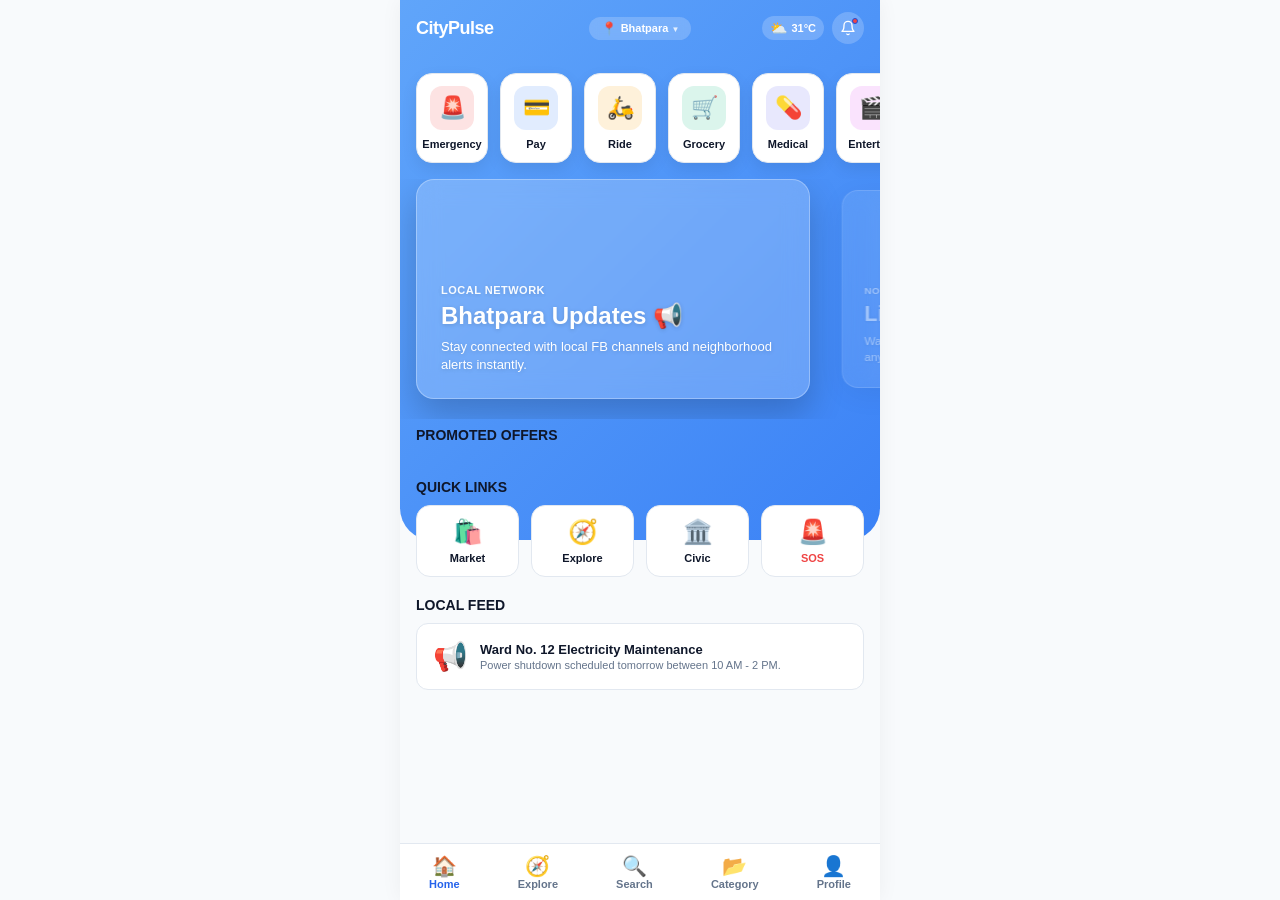
==== commit d14589e0: "Update index.html" ====
--- a/index.html
+++ b/index.html
@@ -6,16 +6,15 @@
     <title>CityPulse - Home</title>
     <link rel="stylesheet" href="https://anupsharmasharma012-debug.github.io/citypulse-core/style.css">
     <style>
-        /* DYNAMIC BACKGROUND (Covers Topbar to Banner) */
+        /* DYNAMIC BACKGROUND (Height increased to cover taller banners) */
         #dynamic-header-bg {
             position: absolute;
             top: 0;
             left: 0;
             width: 100%;
-            height: 480px;
+            height: 540px; 
             z-index: 0;
-            /* Default Starting Color */
-            background: linear-gradient(135deg, #38bdf8 0%, #0284c7 100%);
+            background: linear-gradient(135deg, #60a5fa 0%, #3b82f6 100%);
             border-bottom-left-radius: 32px;
             border-bottom-right-radius: 32px;
             transition: background 0.6s ease-in-out;
@@ -29,7 +28,7 @@
             padding: 16px;
             scrollbar-width: none;
             position: relative;
-            z-index: 2; /* Keeps it above dynamic background */
+            z-index: 2; 
         }
         .horizontal-scroll::-webkit-scrollbar { display: none; }
         
@@ -42,7 +41,7 @@
             border: 1px solid var(--card-border);
             border-radius: 16px;
             padding: 12px 6px;
-            box-shadow: 0 6px 16px rgba(0,0,0,0.08); /* Gives the floating card look */
+            box-shadow: 0 6px 16px rgba(0,0,0,0.08); 
             cursor: pointer;
             gap: 8px;
             transition: transform 0.2s;
@@ -59,7 +58,7 @@
         }
         .icon-label { font-size: 11px; font-weight: 700; color: var(--text-main); text-align: center; }
 
-        /* 3D HERO BANNER CAROUSEL */
+        /* 3D HERO BANNER CAROUSEL (TALLER CARDS) */
         .banner-carousel {
             display: flex;
             overflow-x: auto;
@@ -74,6 +73,10 @@
         .banner-carousel::-webkit-scrollbar { display: none; }
         .banner-card {
             min-width: 88%;
+            min-height: 220px; /* Card ko lamba/bada kiya gaya hai */
+            display: flex;
+            flex-direction: column;
+            justify-content: flex-end; /* Text ko thoda niche shift kiya hai */
             scroll-snap-align: center;
             border-radius: 18px;
             padding: 24px;
@@ -81,13 +84,12 @@
             transition: transform 0.4s cubic-bezier(0.4, 0, 0.2, 1), opacity 0.4s ease;
             transform: scale(0.9);
             opacity: 0.5;
-            /* Premium Glassmorphism Look */
             background: rgba(255, 255, 255, 0.2);
             backdrop-filter: blur(12px);
             -webkit-backdrop-filter: blur(12px);
             border: 1px solid rgba(255, 255, 255, 0.3);
             box-shadow: 0 8px 32px rgba(0,0,0,0.1);
-            text-shadow: 0 1px 4px rgba(0,0,0,0.15); /* Ensures text is readable on light backgrounds */
+            text-shadow: 0 1px 4px rgba(0,0,0,0.15); 
         }
         .banner-card.active-3d {
             transform: scale(1);
@@ -95,7 +97,7 @@
             box-shadow: 0 15px 35px rgba(0,0,0,0.2);
         }
 
-        /* Purana Quick Grid & Sections (Safe and Untouched) */
+        /* Purana Quick Grid & Sections */
         .quick-grid { display: grid; grid-template-columns: repeat(4, 1fr); gap: 12px; padding: 0 16px; margin-bottom: 16px; position: relative; z-index: 2; }
         .quick-item { background: var(--card-bg); border: 1px solid var(--card-border); border-radius: 14px; padding: 12px 8px; text-align: center; cursor: pointer; transition: transform 0.2s; }
         .quick-item:active { transform: scale(0.95); }
@@ -113,7 +115,7 @@
 
         <main style="margin-bottom: 90px;">
             
-            <!-- HORIZONTAL MENU (Now in Separate Floating Cards!) -->
+            <!-- HORIZONTAL MENU -->
             <div class="horizontal-scroll">
                 <div class="scroll-item" onclick="window.location.href='https://anupsharmasharma012-debug.github.io/citypulse-profile/emergency-sos.html'">
                     <div class="icon-box" style="background-color: rgba(239, 68, 68, 0.15);">🚨</div>
@@ -149,41 +151,45 @@
                 </div>
             </div>
 
-            <!-- 3D DYNAMIC BANNER CAROUSEL -->
+            <!-- 3D DYNAMIC BANNER CAROUSEL (TALLER CARDS) -->
             <div class="banner-carousel" id="3d-carousel">
                 
-                <!-- 1. Local Network (Light Vibrant Sky Blue) -->
-                <div class="banner-card active-3d" data-theme="linear-gradient(135deg, #38bdf8 0%, #0284c7 100%)">
+                <!-- 1. Local Network (Light Pastel Blue) -->
+                <div class="banner-card active-3d" data-theme="linear-gradient(135deg, #60a5fa 0%, #3b82f6 100%)">
                     <div style="font-size: 11px; font-weight: 800; text-transform: uppercase; opacity: 0.95; margin-bottom: 6px; letter-spacing: 0.5px;">Local Network</div>
-                    <h2 style="font-size: 22px; font-weight: 800; margin-bottom: 8px;">Bhatpara Updates 📢</h2>
+                    <h2 style="font-size: 24px; font-weight: 800; margin-bottom: 8px;">Bhatpara Updates 📢</h2>
                     <p style="font-size: 13px; opacity: 1; line-height: 1.4;">Stay connected with local FB channels and neighborhood alerts instantly.</p>
                 </div>
                 
-                <!-- 2. Live Channel (Light Vibrant Coral/Orange) -->
-                <div class="banner-card" data-theme="linear-gradient(135deg, #fb923c 0%, #ea580c 100%)">
+                <!-- 2. Live Channel (Light Pastel Orange) -->
+                <div class="banner-card" data-theme="linear-gradient(135deg, #fb923c 0%, #f97316 100%)">
                     <div style="font-size: 11px; font-weight: 800; text-transform: uppercase; opacity: 0.95; margin-bottom: 6px; letter-spacing: 0.5px;">Now Streaming</div>
-                    <h2 style="font-size: 22px; font-weight: 800; margin-bottom: 8px;">Live Channels 🔴</h2>
+                    <h2 style="font-size: 24px; font-weight: 800; margin-bottom: 8px;">Live Channels 🔴</h2>
                     <p style="font-size: 13px; opacity: 1; line-height: 1.4;">Watch your favorite live broadcasts and breaking news anytime.</p>
                 </div>
 
-                <!-- 3. Top Headlines (DEEP PREMIUM PURPLE - The Contrast Card!) -->
+                <!-- 3. Top Headlines (DEEP PREMIUM PURPLE) -->
                 <div class="banner-card" data-theme="linear-gradient(135deg, #7e22ce 0%, #4c1d95 100%)">
                     <div style="font-size: 11px; font-weight: 800; text-transform: uppercase; opacity: 0.9; margin-bottom: 6px; letter-spacing: 0.5px;">Trending Now</div>
-                    <h2 style="font-size: 22px; font-weight: 800; margin-bottom: 8px;">Top Headlines 📰</h2>
+                    <h2 style="font-size: 24px; font-weight: 800; margin-bottom: 8px;">Top Headlines 📰</h2>
                     <p style="font-size: 13px; opacity: 0.95; line-height: 1.4;">Daily catch-up on national and global top stories curated for you.</p>
                 </div>
 
-                <!-- 4. Entertainment (Light Vibrant Mint/Green) -->
-                <div class="banner-card" data-theme="linear-gradient(135deg, #34d399 0%, #059669 100%)">
+                <!-- 4. Entertainment (Light Pastel Green) -->
+                <div class="banner-card" data-theme="linear-gradient(135deg, #34d399 0%, #10b981 100%)">
                     <div style="font-size: 11px; font-weight: 800; text-transform: uppercase; opacity: 0.95; margin-bottom: 6px; letter-spacing: 0.5px;">Chill & Relax</div>
-                    <h2 style="font-size: 22px; font-weight: 800; margin-bottom: 8px;">Entertainment 🍿</h2>
+                    <h2 style="font-size: 24px; font-weight: 800; margin-bottom: 8px;">Entertainment 🍿</h2>
                     <p style="font-size: 13px; opacity: 1; line-height: 1.4;">Movies, shows, and viral content to make your day better.</p>
                 </div>
 
             </div>
 
-            <!-- QUICK SERVICE GRID -->
-            <div class="section-title">Quick Links</div>
+            <!-- AD SPACE (Moved Between Hero and Quick Links) -->
+            <div class="section-title" style="margin-top: 8px;">Promoted Offers</div>
+            <city-ad-space></city-ad-space>
+
+            <!-- QUICK SERVICE GRID (Detached with margin-top) -->
+            <div class="section-title" style="margin-top: 36px;">Quick Links</div>
             <div class="quick-grid">
                 <div class="quick-item" onclick="window.location.href='category.html'">
                     <div style="font-size: 24px; margin-bottom: 6px;">🛍️</div>
@@ -203,11 +209,9 @@
                 </div>
             </div>
 
-            <!-- RECENT FEED / AD SPACE -->
-            <div class="section-title">Local Updates & Offers</div>
-            <city-ad-space></city-ad-space>
-
-            <div class="cp-card flex-column gap-2" style="margin: 0 16px; position: relative; z-index: 2;">
+            <!-- LOCAL UPDATES -->
+            <div class="section-title">Local Feed</div>
+            <div class="cp-card flex-column gap-2" style="margin: 0 16px 20px 16px; position: relative; z-index: 2;">
                 <div class="d-flex gap-3 align-items-center">
                     <span style="font-size: 28px;">📢</span>
                     <div>
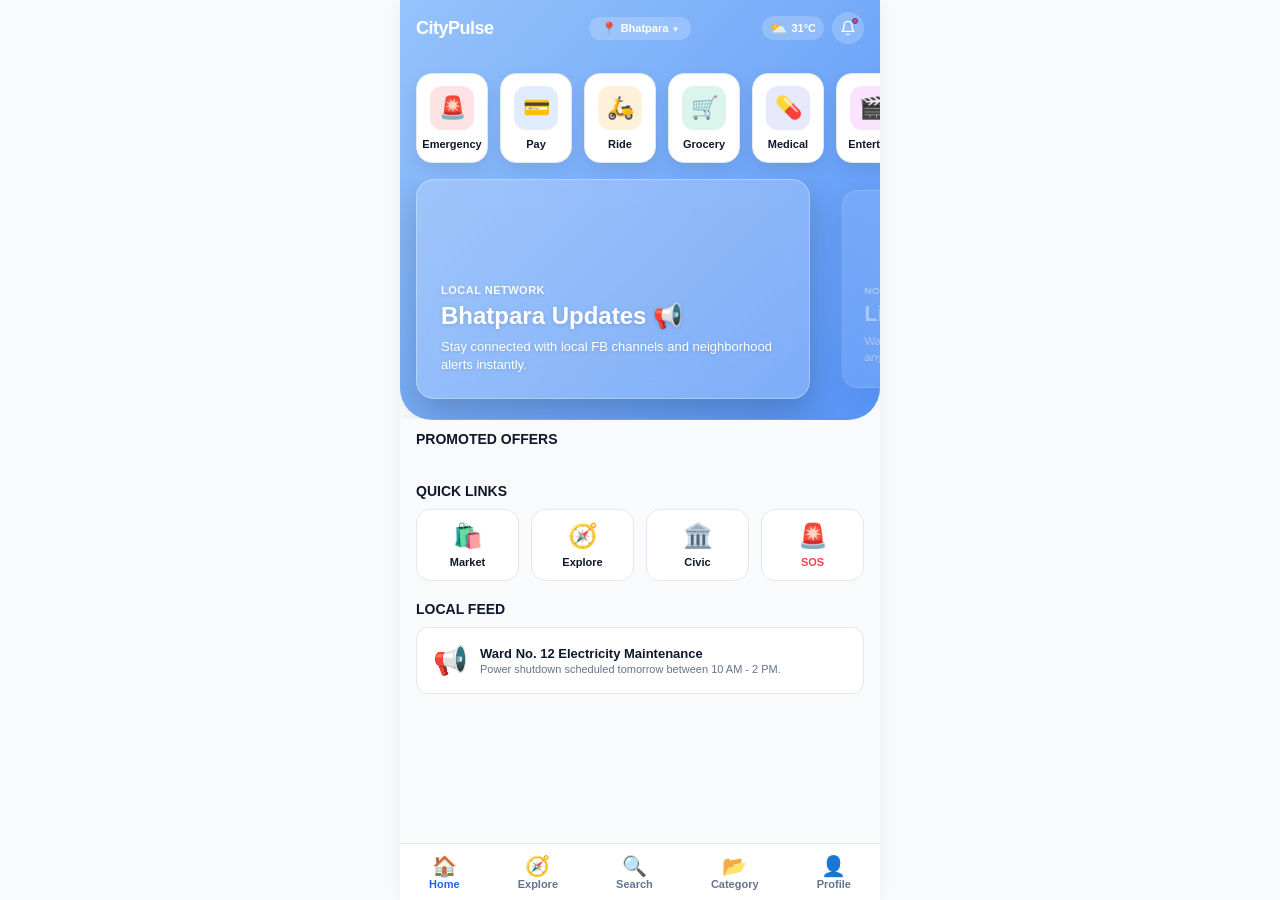
==== commit 44068ff5: "Update index.html" ====
--- a/index.html
+++ b/index.html
@@ -6,15 +6,15 @@
     <title>CityPulse - Home</title>
     <link rel="stylesheet" href="https://anupsharmasharma012-debug.github.io/citypulse-core/style.css">
     <style>
-        /* DYNAMIC BACKGROUND (Height increased to cover taller banners) */
+        /* DYNAMIC BACKGROUND (Height perfectly adjusted to Hero Card only) */
         #dynamic-header-bg {
             position: absolute;
             top: 0;
             left: 0;
             width: 100%;
-            height: 540px; 
+            height: 420px; /* <--- Fixed Height: Yahan par background cut ho jayega */
             z-index: 0;
-            background: linear-gradient(135deg, #60a5fa 0%, #3b82f6 100%);
+            background: linear-gradient(135deg, rgba(96, 165, 250, 0.6) 0%, rgba(59, 130, 246, 0.8) 100%);
             border-bottom-left-radius: 32px;
             border-bottom-right-radius: 32px;
             transition: background 0.6s ease-in-out;
@@ -58,7 +58,7 @@
         }
         .icon-label { font-size: 11px; font-weight: 700; color: var(--text-main); text-align: center; }
 
-        /* 3D HERO BANNER CAROUSEL (TALLER CARDS) */
+        /* 3D HERO BANNER CAROUSEL */
         .banner-carousel {
             display: flex;
             overflow-x: auto;
@@ -73,10 +73,10 @@
         .banner-carousel::-webkit-scrollbar { display: none; }
         .banner-card {
             min-width: 88%;
-            min-height: 220px; /* Card ko lamba/bada kiya gaya hai */
+            min-height: 220px;
             display: flex;
             flex-direction: column;
-            justify-content: flex-end; /* Text ko thoda niche shift kiya hai */
+            justify-content: flex-end; 
             scroll-snap-align: center;
             border-radius: 18px;
             padding: 24px;
@@ -151,32 +151,32 @@
                 </div>
             </div>
 
-            <!-- 3D DYNAMIC BANNER CAROUSEL (TALLER CARDS) -->
+            <!-- 3D DYNAMIC BANNER CAROUSEL -->
             <div class="banner-carousel" id="3d-carousel">
                 
-                <!-- 1. Local Network (Light Pastel Blue) -->
-                <div class="banner-card active-3d" data-theme="linear-gradient(135deg, #60a5fa 0%, #3b82f6 100%)">
+                <!-- 1. Local Network (Light Transparent Blue) -->
+                <div class="banner-card active-3d" data-theme="linear-gradient(135deg, rgba(96, 165, 250, 0.65) 0%, rgba(59, 130, 246, 0.85) 100%)">
                     <div style="font-size: 11px; font-weight: 800; text-transform: uppercase; opacity: 0.95; margin-bottom: 6px; letter-spacing: 0.5px;">Local Network</div>
                     <h2 style="font-size: 24px; font-weight: 800; margin-bottom: 8px;">Bhatpara Updates 📢</h2>
                     <p style="font-size: 13px; opacity: 1; line-height: 1.4;">Stay connected with local FB channels and neighborhood alerts instantly.</p>
                 </div>
                 
-                <!-- 2. Live Channel (Light Pastel Orange) -->
-                <div class="banner-card" data-theme="linear-gradient(135deg, #fb923c 0%, #f97316 100%)">
+                <!-- 2. Live Channel (Light Transparent Orange) -->
+                <div class="banner-card" data-theme="linear-gradient(135deg, rgba(251, 146, 60, 0.65) 0%, rgba(249, 115, 22, 0.85) 100%)">
                     <div style="font-size: 11px; font-weight: 800; text-transform: uppercase; opacity: 0.95; margin-bottom: 6px; letter-spacing: 0.5px;">Now Streaming</div>
                     <h2 style="font-size: 24px; font-weight: 800; margin-bottom: 8px;">Live Channels 🔴</h2>
                     <p style="font-size: 13px; opacity: 1; line-height: 1.4;">Watch your favorite live broadcasts and breaking news anytime.</p>
                 </div>
 
-                <!-- 3. Top Headlines (DEEP PREMIUM PURPLE) -->
-                <div class="banner-card" data-theme="linear-gradient(135deg, #7e22ce 0%, #4c1d95 100%)">
+                <!-- 3. Top Headlines (DEEP PREMIUM PURPLE - Richer Contrast) -->
+                <div class="banner-card" data-theme="linear-gradient(135deg, rgba(147, 51, 234, 0.75) 0%, rgba(107, 33, 168, 0.95) 100%)">
                     <div style="font-size: 11px; font-weight: 800; text-transform: uppercase; opacity: 0.9; margin-bottom: 6px; letter-spacing: 0.5px;">Trending Now</div>
                     <h2 style="font-size: 24px; font-weight: 800; margin-bottom: 8px;">Top Headlines 📰</h2>
                     <p style="font-size: 13px; opacity: 0.95; line-height: 1.4;">Daily catch-up on national and global top stories curated for you.</p>
                 </div>
 
-                <!-- 4. Entertainment (Light Pastel Green) -->
-                <div class="banner-card" data-theme="linear-gradient(135deg, #34d399 0%, #10b981 100%)">
+                <!-- 4. Entertainment (Light Transparent Green) -->
+                <div class="banner-card" data-theme="linear-gradient(135deg, rgba(52, 211, 153, 0.65) 0%, rgba(16, 185, 129, 0.85) 100%)">
                     <div style="font-size: 11px; font-weight: 800; text-transform: uppercase; opacity: 0.95; margin-bottom: 6px; letter-spacing: 0.5px;">Chill & Relax</div>
                     <h2 style="font-size: 24px; font-weight: 800; margin-bottom: 8px;">Entertainment 🍿</h2>
                     <p style="font-size: 13px; opacity: 1; line-height: 1.4;">Movies, shows, and viral content to make your day better.</p>
@@ -184,11 +184,11 @@
 
             </div>
 
-            <!-- AD SPACE (Moved Between Hero and Quick Links) -->
-            <div class="section-title" style="margin-top: 8px;">Promoted Offers</div>
+            <!-- AD SPACE (Safe outside background color) -->
+            <div class="section-title" style="margin-top: 12px;">Promoted Offers</div>
             <city-ad-space></city-ad-space>
 
-            <!-- QUICK SERVICE GRID (Detached with margin-top) -->
+            <!-- QUICK SERVICE GRID -->
             <div class="section-title" style="margin-top: 36px;">Quick Links</div>
             <div class="quick-grid">
                 <div class="quick-item" onclick="window.location.href='category.html'">
@@ -238,7 +238,7 @@
                 document.body.classList.add('dark-mode');
             }
 
-            // Make Topbar completely transparent so dynamic bg shows through
+            // Transparent Topbar Setup
             setTimeout(() => {
                 const topbar = document.querySelector('city-topbar');
                 if (topbar && topbar.firstElementChild) {
@@ -247,7 +247,7 @@
                 }
             }, 100);
 
-            // 3D Carousel & Dynamic Color Sync Logic
+            // Dynamic Color Sync Logic
             const carousel = document.getElementById('3d-carousel');
             const cards = carousel.querySelectorAll('.banner-card');
             const dynamicBg = document.getElementById('dynamic-header-bg');
